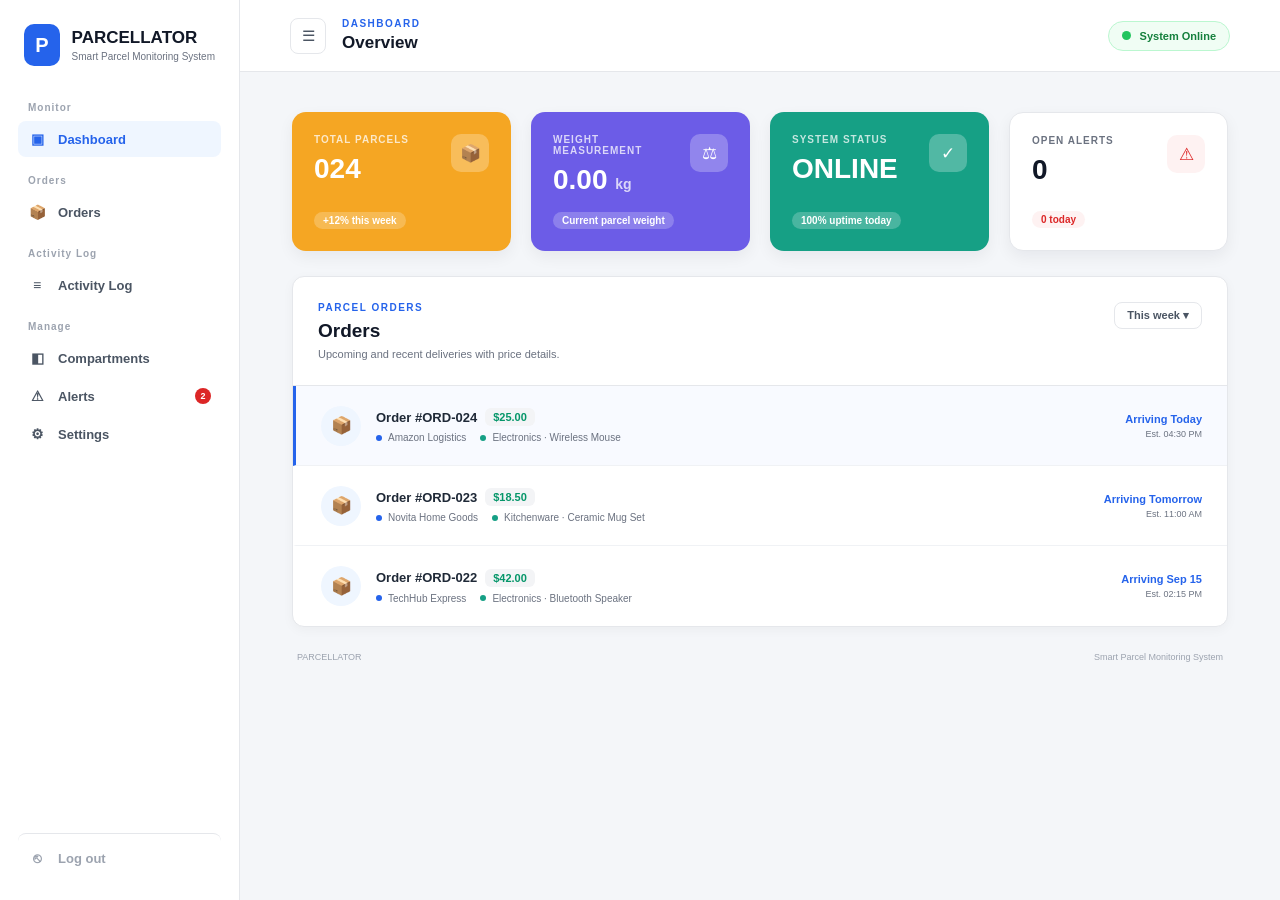
==== dashboard.html @ 43241c94 "I filled up the dashboard and index pages with content and added some styling to the CSS files." ====
<!DOCTYPE html>
<html lang="en">

<head>

    <meta charset="UTF-8">
    <meta name="viewport" content="width=device-width, initial-scale=1.0">

    <title>PARCELLATOR</title>

    <link rel="stylesheet" href="dashboard.css?v=4">

</head>


<body>


    <div class="app-shell">


        <!-- =========================
             SIDEBAR
        ========================== -->

        <aside class="sidebar">

            <div class="brand">

                <div class="logo">
                    P
                </div>

                <div class="brand-text">

                    <h1>
                        PARCELLATOR
                    </h1>

                    <p>
                        Smart Parcel Monitoring System
                    </p>

                </div>

            </div>


            <nav class="sidebar-nav">

                <p class="nav-section-label">Monitor</p>

                <a href="#" class="nav-item active" id="navDashboard">
                    <span class="nav-icon">▣</span>
                    <span>Dashboard</span>
                </a>

                <p class="nav-section-label">Orders</p>

                <a href="#" class="nav-item" id="navOrders">
                    <span class="nav-icon">📦</span>
                    <span>Orders</span>
                </a>

                <p class="nav-section-label">Activity Log</p>

                <a href="#" class="nav-item" id="navActivityLog">
                    <span class="nav-icon">≡</span>
                    <span>Activity Log</span>
                </a>

                <p class="nav-section-label">Manage</p>

                <a href="#" class="nav-item" id="navCompartments">
                    <span class="nav-icon">◧</span>
                    <span>Compartments</span>
                </a>

                <a href="#" class="nav-item" id="navAlerts">
                    <span class="nav-icon">⚠</span>
                    <span>Alerts</span>
                    <span class="nav-badge" id="alertsBadge">2</span>
                </a>

                <a href="#" class="nav-item" id="navSettings">
                    <span class="nav-icon">⚙</span>
                    <span>Settings</span>
                </a>

            </nav>


            <a href="index.html" class="sidebar-logout">
                <span class="nav-icon">⎋</span>
                <span>Log out</span>
            </a>

        </aside>


        <div class="main-column">


            <!-- =========================
                 HEADER
            ========================== -->

            <header class="header">

                <div class="header-heading">
                    <button type="button" class="sidebar-toggle" id="sidebarToggle" aria-label="Show or hide sidebar">
                        ☰
                    </button>
                    <div>
                        <p class="label" id="headerCategoryLabel">DASHBOARD</p>
                        <h2 id="headerTitle">Overview</h2>
                    </div>
                </div>


                <!-- System Status -->

                <div class="system-status">

                    <span class="status-dot"></span>

                    <strong>
                        System Online
                    </strong>

                </div>

            </header>



            <!-- =========================
                 MAIN CONTENT
            ========================== -->

            <main class="container">


                <!-- =========================
                     SUMMARY SECTION
                ========================== -->

                <section class="summary" id="summarySection">


                    <!-- Total Parcels -->

                    <div class="stat-card stat-amber">

                        <div class="stat-header">

                            <div>
                                <p class="stat-label">TOTAL PARCELS</p>
                                <h3>024</h3>
                            </div>

                            <div class="stat-icon">
                                📦
                            </div>

                        </div>

                        <span class="stat-delta up">+12% this week</span>

                    </div>


                    <!-- Weight Measurement -->

                    <div class="stat-card stat-purple">

                        <div class="stat-header">

                            <div>
                                <p class="stat-label">WEIGHT MEASUREMENT</p>
                                <h3>0.00 <span class="stat-unit">kg</span></h3>
                            </div>

                            <div class="stat-icon">
                                ⚖
                            </div>

                        </div>

                        <span class="stat-delta">Current parcel weight</span>

                    </div>


                    <!-- System Status -->

                    <div class="stat-card stat-green">

                        <div class="stat-header">

                            <div>
                                <p class="stat-label">SYSTEM STATUS</p>
                                <h3>ONLINE</h3>
                            </div>

                            <div class="stat-icon">
                                ✓
                            </div>

                        </div>

                        <span class="stat-delta">100% uptime today</span>

                    </div>


                    <!-- Open Alerts -->

                    <div class="stat-card stat-light">

                        <div class="stat-header">

                            <div>
                                <p class="stat-label">OPEN ALERTS</p>
                                <h3>0</h3>
                            </div>

                            <div class="stat-icon">
                                ⚠
                            </div>

                        </div>

                        <span class="stat-delta down">0 today</span>

                    </div>


                </section>



                <!-- =========================
                     ORDERS CARD (DEFAULT MAIN VIEW)
                ========================== -->

                <section class="orders-card" id="ordersSection">

                    <div class="orders-header">

                        <div>
                            <p class="label">PARCEL ORDERS</p>
                            <h2>Orders</h2>
                            <p class="description">Upcoming and recent deliveries with price details.</p>
                        </div>

                        <span class="orders-filter">This week ▾</span>

                    </div>


                    <div class="orders-list">


                        <!-- Order 1 -->

                        <div class="order-item highlighted"
                             tabindex="0"
                             data-parcel="Order #ORD-024"
                             data-price="$25.00"
                             data-eta="Arriving Today at 04:30 PM"
                             data-item="Wireless Mouse"
                             data-qty="1"
                             data-sender="Amazon Logistics"
                             data-tracking="PCL-2026-0091"
                             data-category="Electronics"
                             data-fragile="No"
                             data-value="$25.00"
                             data-taken="09:45 PM Today">

                            <div class="order-icon">
                                📦
                            </div>

                            <div class="order-info">

                                <div class="order-title">
                                    <strong>Order #ORD-024</strong>
                                    <span class="order-price">$25.00</span>
                                </div>

                                <div class="order-route">
                                    <span><i class="dot dot-blue"></i>Amazon Logistics</span>
                                    <span><i class="dot dot-teal"></i>Electronics · Wireless Mouse</span>
                                </div>

                            </div>

                            <div class="order-time">
                                <strong>Arriving Today</strong>
                                <span>Est. 04:30 PM</span>
                            </div>

                        </div>


                        <!-- Order 2 -->

                        <div class="order-item"
                             tabindex="0"
                             data-parcel="Order #ORD-023"
                             data-price="$18.50"
                             data-eta="Arriving Tomorrow at 11:00 AM"
                             data-item="Ceramic Mug Set"
                             data-qty="2"
                             data-sender="Novita Home Goods"
                             data-tracking="PCL-2026-0088"
                             data-category="Kitchenware"
                             data-fragile="Yes"
                             data-value="$18.50"
                             data-taken="09:30 PM Today">

                            <div class="order-icon">
                                📦
                            </div>

                            <div class="order-info">

                                <div class="order-title">
                                    <strong>Order #ORD-023</strong>
                                    <span class="order-price">$18.50</span>
                                </div>

                                <div class="order-route">
                                    <span><i class="dot dot-blue"></i>Novita Home Goods</span>
                                    <span><i class="dot dot-teal"></i>Kitchenware · Ceramic Mug Set</span>
                                </div>

                            </div>

                            <div class="order-time">
                                <strong>Arriving Tomorrow</strong>
                                <span>Est. 11:00 AM</span>
                            </div>

                        </div>


                        <!-- Order 3 -->

                        <div class="order-item"
                             tabindex="0"
                             data-parcel="Order #ORD-022"
                             data-price="$42.00"
                             data-eta="Arriving Sep 15 at 02:15 PM"
                             data-item="Bluetooth Speaker"
                             data-qty="1"
                             data-sender="TechHub Express"
                             data-tracking="PCL-2026-0079"
                             data-category="Electronics"
                             data-fragile="No"
                             data-value="$42.00"
                             data-taken="04:20 PM Yesterday">

                            <div class="order-icon">
                                📦
                            </div>

                            <div class="order-info">

                                <div class="order-title">
                                    <strong>Order #ORD-022</strong>
                                    <span class="order-price">$42.00</span>
                                </div>

                                <div class="order-route">
                                    <span><i class="dot dot-blue"></i>TechHub Express</span>
                                    <span><i class="dot dot-teal"></i>Electronics · Bluetooth Speaker</span>
                                </div>

                            </div>

                            <div class="order-time">
                                <strong>Arriving Sep 15</strong>
                                <span>Est. 02:15 PM</span>
                            </div>

                        </div>


                    </div>

                </section>



                <!-- =========================
                     ACTIVITY LOG SECTION (REPLACES MAIN VIEW)
                ========================== -->

                <section class="orders-card activity-section" id="activityLogSection">

                    <div class="orders-header">

                        <div>
                            <p class="label">SYSTEM LOGS</p>
                            <h2>Activity Log</h2>
                            <p class="description">Detailed logs showing when parcels arrived and when they were taken inside.</p>
                        </div>

                        <span class="orders-filter">All Events ▾</span>

                    </div>


                    <div class="table-wrapper">

                        <table class="activity-table">

                            <thead>
                                <tr>
                                    <th>Order ID</th>
                                    <th>Item Details</th>
                                    <th>Status</th>
                                    <th>Delivered At</th>
                                    <th>Taken Inside At</th>
                                </tr>
                            </thead>

                            <tbody>

                                <tr>
                                    <td><strong>#ORD-024</strong></td>
                                    <td>
                                        <span class="item-name">Wireless Mouse</span>
                                        <span class="item-sub">Amazon Logistics</span>
                                    </td>
                                    <td><span class="tag opened-tag">OPENED</span></td>
                                    <td>09:42 PM Today</td>
                                    <td><strong class="highlight-time">09:45 PM Today</strong></td>
                                </tr>

                                <tr>
                                    <td><strong>#ORD-023</strong></td>
                                    <td>
                                        <span class="item-name">Ceramic Mug Set</span>
                                        <span class="item-sub">Novita Home Goods</span>
                                    </td>
                                    <td><span class="tag closed-tag">CLOSED</span></td>
                                    <td>09:27 PM Today</td>
                                    <td><strong class="highlight-time">09:30 PM Today</strong></td>
                                </tr>

                                <tr>
                                    <td><strong>#ORD-022</strong></td>
                                    <td>
                                        <span class="item-name">Bluetooth Speaker</span>
                                        <span class="item-sub">TechHub Express</span>
                                    </td>
                                    <td><span class="tag opened-tag">OPENED</span></td>
                                    <td>04:15 PM Yesterday</td>
                                    <td><strong class="highlight-time">04:20 PM Yesterday</strong></td>
                                </tr>

                                <tr>
                                    <td><strong>#ORD-021</strong></td>
                                    <td>
                                        <span class="item-name">Mechanical Keyboard</span>
                                        <span class="item-sub">Keychron Store</span>
                                    </td>
                                    <td><span class="tag closed-tag">CLOSED</span></td>
                                    <td>01:10 PM Sep 10, 2026</td>
                                    <td><strong class="highlight-time">01:18 PM Sep 10, 2026</strong></td>
                                </tr>

                                <tr>
                                    <td><strong>#ORD-020</strong></td>
                                    <td>
                                        <span class="item-name">Leather Wallet</span>
                                        <span class="item-sub">Fossil Official</span>
                                    </td>
                                    <td><span class="tag closed-tag">CLOSED</span></td>
                                    <td>10:05 AM Sep 08, 2026</td>
                                    <td><strong class="highlight-time">10:12 AM Sep 08, 2026</strong></td>
                                </tr>

                            </tbody>

                        </table>

                    </div>

                </section>



                <!-- =========================
                     COMPARTMENTS SECTION (REPLACES MAIN VIEW)
                ========================== -->

                <section class="orders-card activity-section" id="compartmentsSection">

                    <div class="orders-header">

                        <div>
                            <p class="label">SMART LOCKER</p>
                            <h2>Compartments</h2>
                            <p class="description">Live status of every parcel compartment in the unit.</p>
                        </div>

                        <span class="orders-filter">8 Compartments ▾</span>

                    </div>

                    <div class="compartments-grid">

                        <div class="compartment-cell state-occupied">
                            <div class="compartment-top">
                                <span class="compartment-id">C1</span>
                                <span class="compartment-status-dot"></span>
                            </div>
                            <div class="compartment-icon">📦</div>
                            <p class="compartment-status">Occupied</p>
                            <p class="compartment-meta">Small · #ORD-024</p>
                            <p class="compartment-sub">Awaiting pickup</p>
                        </div>

                        <div class="compartment-cell state-empty">
                            <div class="compartment-top">
                                <span class="compartment-id">C2</span>
                                <span class="compartment-status-dot"></span>
                            </div>
                            <div class="compartment-icon">◻</div>
                            <p class="compartment-status">Empty</p>
                            <p class="compartment-meta">Small</p>
                            <p class="compartment-sub">Ready for use</p>
                        </div>

                        <div class="compartment-cell state-occupied">
                            <div class="compartment-top">
                                <span class="compartment-id">C3</span>
                                <span class="compartment-status-dot"></span>
                            </div>
                            <div class="compartment-icon">📦</div>
                            <p class="compartment-status">Occupied</p>
                            <p class="compartment-meta">Medium · #ORD-023</p>
                            <p class="compartment-sub">Awaiting pickup</p>
                        </div>

                        <div class="compartment-cell state-empty">
                            <div class="compartment-top">
                                <span class="compartment-id">C4</span>
                                <span class="compartment-status-dot"></span>
                            </div>
                            <div class="compartment-icon">◻</div>
                            <p class="compartment-status">Empty</p>
                            <p class="compartment-meta">Medium</p>
                            <p class="compartment-sub">Ready for use</p>
                        </div>

                        <div class="compartment-cell state-occupied">
                            <div class="compartment-top">
                                <span class="compartment-id">C5</span>
                                <span class="compartment-status-dot"></span>
                            </div>
                            <div class="compartment-icon">📦</div>
                            <p class="compartment-status">Occupied</p>
                            <p class="compartment-meta">Large · #ORD-022</p>
                            <p class="compartment-sub">Awaiting pickup</p>
                        </div>

                        <div class="compartment-cell state-empty">
                            <div class="compartment-top">
                                <span class="compartment-id">C6</span>
                                <span class="compartment-status-dot"></span>
                            </div>
                            <div class="compartment-icon">◻</div>
                            <p class="compartment-status">Empty</p>
                            <p class="compartment-meta">Large</p>
                            <p class="compartment-sub">Ready for use</p>
                        </div>

                        <div class="compartment-cell state-maintenance">
                            <div class="compartment-top">
                                <span class="compartment-id">C7</span>
                                <span class="compartment-status-dot"></span>
                            </div>
                            <div class="compartment-icon">⚠</div>
                            <p class="compartment-status">Maintenance</p>
                            <p class="compartment-meta">Small</p>
                            <p class="compartment-sub">Sensor check needed</p>
                        </div>

                        <div class="compartment-cell state-empty">
                            <div class="compartment-top">
                                <span class="compartment-id">C8</span>
                                <span class="compartment-status-dot"></span>
                            </div>
                            <div class="compartment-icon">◻</div>
                            <p class="compartment-status">Empty</p>
                            <p class="compartment-meta">Medium</p>
                            <p class="compartment-sub">Ready for use</p>
                        </div>

                    </div>

                </section>



                <!-- =========================
                     ALERTS SECTION (REPLACES MAIN VIEW)
                ========================== -->

                <section class="orders-card activity-section" id="alertsSection">

                    <div class="orders-header">

                        <div>
                            <p class="label">SYSTEM ALERTS</p>
                            <h2>Alerts</h2>
                            <p class="description">Notifications about parcel activity and device health.</p>
                        </div>

                        <span class="orders-filter">All Alerts ▾</span>

                    </div>

                    <div class="alerts-list">

                        <div class="alert-item severity-warning">
                            <div class="alert-icon">⚠</div>
                            <div class="alert-body">
                                <div class="alert-title-row">
                                    <strong>Compartment 7 sensor check needed</strong>
                                    <span class="tag warning-tag">WARNING</span>
                                </div>
                                <p class="alert-message">Weight sensor in Compartment 7 reported inconsistent readings across the last 3 uses.</p>
                                <span class="alert-time">2 hours ago</span>
                            </div>
                        </div>

                        <div class="alert-item severity-info">
                            <div class="alert-icon">ℹ</div>
                            <div class="alert-body">
                                <div class="alert-title-row">
                                    <strong>New parcel detected</strong>
                                    <span class="tag info-tag">INFO</span>
                                </div>
                                <p class="alert-message">Order #ORD-024 was placed into Compartment 1 and is awaiting pickup.</p>
                                <span class="alert-time">Today, 04:31 PM</span>
                            </div>
                        </div>

                        <div class="alert-item severity-resolved">
                            <div class="alert-icon">✓</div>
                            <div class="alert-body">
                                <div class="alert-title-row">
                                    <strong>Front door left open</strong>
                                    <span class="tag closed-tag">RESOLVED</span>
                                </div>
                                <p class="alert-message">Front access door was open for over 5 minutes and has since auto-closed and locked.</p>
                                <span class="alert-time">Yesterday, 08:12 PM</span>
                            </div>
                        </div>

                        <div class="alert-item severity-info">
                            <div class="alert-icon">ℹ</div>
                            <div class="alert-body">
                                <div class="alert-title-row">
                                    <strong>Firmware updated</strong>
                                    <span class="tag info-tag">INFO</span>
                                </div>
                                <p class="alert-message">System firmware updated to v2.4.1, improving weight calibration accuracy.</p>
                                <span class="alert-time">Sep 10, 2026</span>
                            </div>
                        </div>

                    </div>

                </section>



                <!-- =========================
                     SETTINGS SECTION (REPLACES MAIN VIEW)
                ========================== -->

                <section class="orders-card activity-section" id="settingsSection">

                    <div class="orders-header">

                        <div>
                            <p class="label">PREFERENCES</p>
                            <h2>Settings</h2>
                            <p class="description">Configure notifications, security, and device behavior.</p>
                        </div>

                    </div>

                    <div class="settings-body">

                        <div class="settings-group">

                            <h3 class="settings-group-title">Notifications</h3>

                            <div class="settings-row">
                                <div class="settings-row-text">
                                    <strong>Email Notifications</strong>
                                    <span>Get an email when a parcel arrives or is taken inside.</span>
                                </div>
                                <label class="switch">
                                    <input type="checkbox" checked>
                                    <span class="slider"></span>
                                </label>
                            </div>

                            <div class="settings-row">
                                <div class="settings-row-text">
                                    <strong>Push Notifications</strong>
                                    <span>Show real-time alerts on this device.</span>
                                </div>
                                <label class="switch">
                                    <input type="checkbox" checked>
                                    <span class="slider"></span>
                                </label>
                            </div>

                            <div class="settings-row">
                                <div class="settings-row-text">
                                    <strong>Sound Alerts</strong>
                                    <span>Play a chime when a new parcel is detected.</span>
                                </div>
                                <label class="switch">
                                    <input type="checkbox">
                                    <span class="slider"></span>
                                </label>
                            </div>

                        </div>


                        <div class="settings-group">

                            <h3 class="settings-group-title">Security</h3>

                            <div class="settings-row">
                                <div class="settings-row-text">
                                    <strong>Auto-lock Compartments</strong>
                                    <span>Automatically lock a compartment once it's closed.</span>
                                </div>
                                <label class="switch">
                                    <input type="checkbox" checked>
                                    <span class="slider"></span>
                                </label>
                            </div>

                            <div class="settings-row">
                                <div class="settings-row-text">
                                    <strong>Two-Factor Authentication</strong>
                                    <span>Require a one-time code when logging in.</span>
                                </div>
                                <label class="switch">
                                    <input type="checkbox">
                                    <span class="slider"></span>
                                </label>
                            </div>

                            <div class="settings-row">
                                <div class="settings-row-text">
                                    <strong>Password</strong>
                                    <span>Last changed on Aug 02, 2026.</span>
                                </div>
                                <button type="button" class="settings-btn">Change Password</button>
                            </div>

                        </div>


                        <div class="settings-group">

                            <h3 class="settings-group-title">Device</h3>

                            <div class="settings-row">
                                <div class="settings-row-text">
                                    <strong>Weight Sensor Calibration</strong>
                                    <span>Recalibrate the scale for more accurate readings.</span>
                                </div>
                                <button type="button" class="settings-btn">Calibrate Now</button>
                            </div>

                            <div class="settings-row">
                                <div class="settings-row-text">
                                    <strong>Firmware Version 2.4.1</strong>
                                    <span>Your device is up to date.</span>
                                </div>
                                <button type="button" class="settings-btn">Check for Updates</button>
                            </div>

                        </div>


                        <div class="settings-footer">
                            <span class="settings-saved-toast" id="settingsSavedToast">Saved!</span>
                            <button type="button" class="login-button settings-save-btn" id="settingsSaveBtn">SAVE CHANGES</button>
                        </div>

                    </div>

                </section>



                <!-- =========================
                     FOOTER
                ========================== -->

                <footer>

                    <span>
                        PARCELLATOR
                    </span>

                    <span>
                        Smart Parcel Monitoring System
                    </span>

                </footer>


            </main>


        </div>


    </div>


    <!-- =========================
         PARCEL CONTENTS MODAL
    ========================== -->

    <div class="modal-overlay" id="contentsModal">

        <div class="modal-box">

            <button type="button" class="modal-close" id="modalClose" aria-label="Close">
                ×
            </button>

            <p class="label" id="modalLabel">PARCEL DETAILS</p>

            <div class="modal-title-row">
                <h2 id="modalParcel">Parcel #024</h2>
                <span class="order-price" id="modalPriceTag">$0.00</span>
            </div>

            <ul class="contents-fields" id="modalFields">
                <li><span>Item</span><strong id="modalItem"></strong></li>
                <li><span>Quantity</span><strong id="modalQty"></strong></li>
                <li><span>Sender</span><strong id="modalSender"></strong></li>
                <li><span>Tracking No.</span><strong id="modalTracking"></strong></li>
                <li><span>Category</span><strong id="modalCategory"></strong></li>
                <li><span>Fragile</span><strong id="modalFragile"></strong></li>
                <li><span>Est. Value</span><strong id="modalValue"></strong></li>
                <li><span>Estimated Arrival</span><strong id="modalEta" class="highlight-time"></strong></li>
            </ul>

        </div>

    </div>


    <script>

        /* SIDEBAR TOGGLE */
        var appShell = document.querySelector(".app-shell");
        var sidebarToggle = document.getElementById("sidebarToggle");

        sidebarToggle.addEventListener("click", function () {
            appShell.classList.toggle("sidebar-collapsed");
        });


        /* NAVIGATION & SCREEN REPLACEMENT LOGIC */
        var navDashboard = document.getElementById("navDashboard");
        var navOrders = document.getElementById("navOrders");
        var navActivityLog = document.getElementById("navActivityLog");
        var navCompartments = document.getElementById("navCompartments");
        var navAlerts = document.getElementById("navAlerts");
        var navSettings = document.getElementById("navSettings");

        var allNavItems = [navDashboard, navOrders, navActivityLog, navCompartments, navAlerts, navSettings];

        var summarySection = document.getElementById("summarySection");
        var ordersSection = document.getElementById("ordersSection");
        var activityLogSection = document.getElementById("activityLogSection");
        var compartmentsSection = document.getElementById("compartmentsSection");
        var alertsSection = document.getElementById("alertsSection");
        var settingsSection = document.getElementById("settingsSection");

        var allSections = [summarySection, ordersSection, activityLogSection, compartmentsSection, alertsSection, settingsSection];

        var headerCategoryLabel = document.getElementById("headerCategoryLabel");
        var headerTitle = document.getElementById("headerTitle");
        var mainContainer = document.querySelector(".container");

        /* Small helper: fades the main content in each time the view changes */
        function playViewTransition() {
            mainContainer.classList.remove("view-enter");
            void mainContainer.offsetWidth; /* force reflow so the animation can replay */
            mainContainer.classList.add("view-enter");
        }

        function activateNav(activeItem) {
            allNavItems.forEach(function (item) {
                item.classList.remove("active");
            });
            activeItem.classList.add("active");
        }

        function setVisibleSections(visibleMap) {
            allSections.forEach(function (section) {
                section.style.display = "none";
            });
            Object.keys(visibleMap).forEach(function (id) {
                document.getElementById(id).style.display = visibleMap[id];
            });
        }

        function showDashboardView() {
            activateNav(navDashboard);
            setVisibleSections({ summarySection: "grid", ordersSection: "block" });
            headerCategoryLabel.textContent = "DASHBOARD";
            headerTitle.textContent = "Overview";
            playViewTransition();
        }

        function showOrdersView() {
            activateNav(navOrders);
            setVisibleSections({ ordersSection: "block" });
            headerCategoryLabel.textContent = "ORDERS";
            headerTitle.textContent = "Parcel List";
            playViewTransition();
        }

        function showActivityLogView() {
            activateNav(navActivityLog);
            setVisibleSections({ activityLogSection: "block" });
            headerCategoryLabel.textContent = "ACTIVITY LOG";
            headerTitle.textContent = "Parcel Pickup Times";
            playViewTransition();
        }

        function showCompartmentsView() {
            activateNav(navCompartments);
            setVisibleSections({ compartmentsSection: "block" });
            headerCategoryLabel.textContent = "COMPARTMENTS";
            headerTitle.textContent = "Smart Locker Status";
            playViewTransition();
        }

        function showAlertsView() {
            activateNav(navAlerts);
            setVisibleSections({ alertsSection: "block" });
            headerCategoryLabel.textContent = "ALERTS";
            headerTitle.textContent = "System Alerts";
            playViewTransition();
        }

        function showSettingsView() {
            activateNav(navSettings);
            setVisibleSections({ settingsSection: "block" });
            headerCategoryLabel.textContent = "SETTINGS";
            headerTitle.textContent = "Preferences";
            playViewTransition();
        }

        navDashboard.addEventListener("click", function (e) {
            e.preventDefault();
            showDashboardView();
        });

        navOrders.addEventListener("click", function (e) {
            e.preventDefault();
            showOrdersView();
        });

        navActivityLog.addEventListener("click", function (e) {
            e.preventDefault();
            showActivityLogView();
        });

        navCompartments.addEventListener("click", function (e) {
            e.preventDefault();
            showCompartmentsView();
        });

        navAlerts.addEventListener("click", function (e) {
            e.preventDefault();
            showAlertsView();
        });

        navSettings.addEventListener("click", function (e) {
            e.preventDefault();
            showSettingsView();
        });


        /* SETTINGS - SAVE BUTTON TOAST */
        var settingsSaveBtn = document.getElementById("settingsSaveBtn");
        var settingsSavedToast = document.getElementById("settingsSavedToast");

        if (settingsSaveBtn) {
            settingsSaveBtn.addEventListener("click", function () {
                settingsSavedToast.classList.remove("show");
                void settingsSavedToast.offsetWidth;
                settingsSavedToast.classList.add("show");
            });
        }


        /* MODAL LOGIC */
        var modal = document.getElementById("contentsModal");
        var closeBtn = document.getElementById("modalClose");
        var items = document.querySelectorAll(".order-item");

        function openModal(el) {
            document.getElementById("modalParcel").textContent = el.dataset.parcel || "";
            document.getElementById("modalPriceTag").textContent = el.dataset.price || "";

            document.getElementById("modalItem").textContent = el.dataset.item || "";
            document.getElementById("modalQty").textContent = el.dataset.qty || "";
            document.getElementById("modalSender").textContent = el.dataset.sender || "";
            document.getElementById("modalTracking").textContent = el.dataset.tracking || "";
            document.getElementById("modalCategory").textContent = el.dataset.category || "";
            document.getElementById("modalFragile").textContent = el.dataset.fragile || "";
            document.getElementById("modalValue").textContent = el.dataset.value || "";
            document.getElementById("modalEta").textContent = el.dataset.eta || "";

            modal.classList.add("active");
        }

        function closeModal() {
            modal.classList.remove("active");
        }

        items.forEach(function (item) {
            if (!item.dataset.parcel) return;

            item.addEventListener("click", function () {
                openModal(item);
            });

            item.addEventListener("keydown", function (e) {
                if (e.key === "Enter" || e.key === " ") {
                    e.preventDefault();
                    openModal(item);
                }
            });
        });

        closeBtn.addEventListener("click", closeModal);

        modal.addEventListener("click", function (e) {
            if (e.target === modal) closeModal();
        });

        document.addEventListener("keydown", function (e) {
            if (e.key === "Escape") closeModal();
        });

    </script>


</body>

</html>
---- dashboard.css ----
* {
    margin: 0;
    padding: 0;
    box-sizing: border-box;
}


:root {
    --ease-smooth: cubic-bezier(0.4, 0, 0.2, 1);
    --ease-out-soft: cubic-bezier(0.16, 1, 0.3, 1);
}


/* =========================
   VIEW TRANSITION
   (replays each time a nav item swaps the main content)
========================= */

@keyframes viewFadeIn {
    from {
        opacity: 0;
        transform: translateY(8px);
    }
    to {
        opacity: 1;
        transform: translateY(0);
    }
}


.view-enter {
    animation: viewFadeIn 0.35s var(--ease-out-soft) both;
}


/* =========================
   BODY
========================= */

body {
    font-family: Arial, Helvetica, sans-serif;
    background: #f4f6f9;
    color: #1f2937;
    min-height: 100vh;
}


/* =========================
   APP SHELL
========================= */

.app-shell {
    display: flex;
    min-height: 100vh;
}


.main-column {
    flex: 1;
    min-width: 0;

    display: flex;
    flex-direction: column;
}


/* =========================
   SIDEBAR
========================= */

.sidebar {
    width: 240px;
    flex-shrink: 0;

    background: #ffffff;
    border-right: 1px solid #e5e7eb;

    display: flex;
    flex-direction: column;

    padding: 24px 18px;

    position: sticky;
    top: 0;
    height: 100vh;

    overflow: hidden;
    white-space: nowrap;

    transition: width 0.3s var(--ease-smooth), padding 0.3s var(--ease-smooth);
}


.app-shell.sidebar-collapsed .sidebar {
    width: 0;
    padding-left: 0;
    padding-right: 0;
    border-right: none;
}


.sidebar .brand {
    padding: 0 6px 28px;
}


.sidebar-nav {
    flex: 1;

    display: flex;
    flex-direction: column;
    gap: 2px;

    margin-top: 8px;
}


.nav-section-label {
    padding: 16px 10px 6px;

    font-size: 10px;
    font-weight: bold;
    letter-spacing: 1px;

    color: #9ca3af;
}


.nav-section-label:first-child {
    padding-top: 0;
}


.nav-item {
    position: relative;

    display: flex;
    align-items: center;
    gap: 12px;

    padding: 10px 10px;

    border-radius: 8px;

    font-size: 13px;
    font-weight: 600;
    color: #4b5563;
    text-decoration: none;

    transition:
        background 0.25s var(--ease-smooth),
        color 0.25s var(--ease-smooth),
        transform 0.25s var(--ease-smooth);
}


.nav-item:hover {
    background: #f4f6f9;
    color: #111827;
    transform: translateX(2px);
}


.nav-item.active {
    background: #eff6ff;
    color: #2563eb;
}


.nav-item.active:hover {
    transform: none;
}


.nav-icon {
    width: 18px;
    text-align: center;
    font-size: 14px;
    flex-shrink: 0;
    transition: transform 0.25s var(--ease-smooth);
}


.nav-item:hover .nav-icon {
    transform: scale(1.1);
}


.nav-badge {
    margin-left: auto;

    min-width: 16px;
    height: 16px;
    padding: 0 5px;

    display: flex;
    align-items: center;
    justify-content: center;

    background: #dc2626;
    color: #ffffff;

    border-radius: 999px;

    font-size: 9px;
    font-weight: 700;

    transition: transform 0.2s var(--ease-smooth);
}


.nav-item:hover .nav-badge {
    transform: scale(1.12);
}


/* =========================
   PARCEL CONTENTS FIELDS
========================= */

.contents-fields {
    list-style: none;

    display: flex;
    flex-direction: column;
    gap: 8px;
}


.contents-fields li {
    display: flex;
    align-items: baseline;
    justify-content: space-between;
    gap: 8px;

    font-size: 11px;
}


.contents-fields li span {
    color: #9ca3af;
}


.contents-fields li strong {
    color: #111827;
    font-weight: 600;
    text-align: right;
}


/* =========================
   PARCEL CONTENTS MODAL
========================= */

.modal-overlay {
    display: flex;
    visibility: hidden;
    pointer-events: none;

    position: fixed;
    inset: 0;
    z-index: 100;

    background: rgba(17, 24, 39, 0);

    align-items: center;
    justify-content: center;

    padding: 20px;

    transition:
        background 0.3s var(--ease-smooth),
        visibility 0.3s var(--ease-smooth);
}


.modal-overlay.active {
    visibility: visible;
    pointer-events: auto;
    background: rgba(17, 24, 39, 0.45);
}


.modal-box {
    position: relative;

    width: 100%;
    max-width: 380px;

    background: #ffffff;
    border-radius: 14px;

    padding: 30px;

    box-shadow: 0 15px 40px rgba(0, 0, 0, 0.18);

    opacity: 0;
    transform: scale(0.94) translateY(10px);

    transition:
        opacity 0.3s var(--ease-out-soft),
        transform 0.3s var(--ease-out-soft);
}


.modal-overlay.active .modal-box {
    opacity: 1;
    transform: scale(1) translateY(0);
}


.modal-close {
    position: absolute;
    top: 14px;
    right: 14px;

    width: 28px;
    height: 28px;

    border: none;
    border-radius: 8px;
    background: #f4f6f9;
    color: #6b7280;

    font-size: 16px;
    line-height: 1;
    cursor: pointer;

    transition:
        background 0.2s var(--ease-smooth),
        color 0.2s var(--ease-smooth),
        transform 0.2s var(--ease-smooth);
}


.modal-close:hover {
    background: #e5e7eb;
    color: #111827;
    transform: rotate(90deg);
}


.modal-title-row {
    display: flex;
    align-items: center;
    justify-content: space-between;
    gap: 10px;

    margin-bottom: 18px;
}


.modal-title-row h2 {
    font-size: 19px;
    font-weight: 700;
    color: #111827;
}


.modal-box .contents-fields li {
    font-size: 12px;

    padding-bottom: 8px;
    border-bottom: 1px solid #f0f2f5;
}


.modal-box .contents-fields li:last-child {
    border-bottom: none;
    padding-bottom: 0;
}


/* =========================
   CLICKABLE ORDER ITEMS
========================= */

.order-item[data-parcel] {
    cursor: pointer;
}


.order-item[data-parcel]:focus {
    outline: 2px solid #2563eb;
    outline-offset: -2px;
}


.sidebar-logout {
    display: flex;
    align-items: center;
    gap: 12px;

    padding: 10px;
    margin-top: 12px;

    border-top: 1px solid #e5e7eb;
    padding-top: 16px;

    font-size: 13px;
    font-weight: 600;
    color: #9ca3af;
    text-decoration: none;

    transition: color 0.25s var(--ease-smooth), transform 0.25s var(--ease-smooth), background 0.25s var(--ease-smooth);
    border-radius: 8px;
}


.sidebar-logout:hover {
    color: #dc2626;
    background: #fef2f2;
    transform: translateX(2px);
}


/* =========================
   HEADER
========================= */

.header {
    width: 100%;
    height: 72px;
    background: #ffffff;
    border-bottom: 1px solid #e5e7eb;

    display: flex;
    align-items: center;
    justify-content: space-between;

    padding: 0 50px;
}


.header-heading {
    display: flex;
    align-items: center;
    gap: 16px;
}


.sidebar-toggle {
    width: 36px;
    height: 36px;
    flex-shrink: 0;

    display: flex;
    align-items: center;
    justify-content: center;

    background: #ffffff;
    border: 1px solid #e5e7eb;
    border-radius: 8px;

    font-size: 15px;
    color: #4b5563;
    cursor: pointer;

    transition:
        background 0.25s var(--ease-smooth),
        color 0.25s var(--ease-smooth),
        transform 0.25s var(--ease-smooth);
}


.sidebar-toggle:hover {
    background: #f4f6f9;
    color: #111827;
    transform: scale(1.06);
}


.sidebar-toggle:active {
    transform: scale(0.94);
}


.header-heading .label {
    margin-bottom: 4px;

    font-size: 10px;
    font-weight: bold;
    letter-spacing: 1.5px;

    color: #2563eb;
}


.header-heading h2 {
    font-size: 17px;
    font-weight: 700;
    color: #111827;
}


/* =========================
   BRAND
========================= */

.brand {
    display: flex;
    align-items: center;
    gap: 12px;
}


.logo {
    width: 42px;
    height: 42px;

    display: flex;
    align-items: center;
    justify-content: center;

    background: #2563eb;
    color: #ffffff;

    border-radius: 10px;

    font-size: 20px;
    font-weight: bold;
}


.brand-text h1 {
    font-size: 17px;
    font-weight: 700;
    color: #111827;
}


.brand-text p {
    margin-top: 3px;

    font-size: 10px;
    color: #6b7280;
}


/* =========================
   SYSTEM STATUS
========================= */

.system-status {
    display: flex;
    align-items: center;
    gap: 9px;

    padding: 8px 13px;

    background: #f0fdf4;
    border: 1px solid #bbf7d0;

    border-radius: 20px;
}


.status-dot {
    width: 9px;
    height: 9px;

    background: #22c55e;

    border-radius: 50%;
}


.system-status strong {
    display: block;

    font-size: 11px;
    color: #15803d;
}


.system-status small {
    display: block;

    margin-top: 2px;

    font-size: 9px;
    color: #65a30d;
}


/* =========================
   MAIN
========================= */

.container {
    width: 90%;
    max-width: 1100px;

    margin: 0 auto;

    padding: 40px 0;
}


/* =========================
   SUMMARY
========================= */

.summary {
    display: grid;

    grid-template-columns: repeat(4, 1fr);

    gap: 20px;

    margin-bottom: 25px;
}


/* =========================
   STAT CARD
========================= */

.stat-card {
    border-radius: 14px;

    padding: 22px;

    min-height: 130px;

    display: flex;
    flex-direction: column;
    justify-content: space-between;

    box-shadow: 0 6px 16px rgba(17, 24, 39, 0.06);

    transition: transform 0.3s var(--ease-out-soft), box-shadow 0.3s var(--ease-out-soft);
}


.stat-card:hover {
    transform: translateY(-4px);
    box-shadow: 0 12px 26px rgba(17, 24, 39, 0.12);
}


.stat-icon {
    transition: transform 0.3s var(--ease-out-soft);
}


.stat-card:hover .stat-icon {
    transform: scale(1.08) rotate(-4deg);
}


.stat-header {
    display: flex;
    align-items: flex-start;
    justify-content: space-between;

    margin-bottom: 18px;
}


.stat-label {
    margin-bottom: 10px;

    font-size: 10px;
    font-weight: bold;
    letter-spacing: 1px;

    opacity: 0.75;
}


.stat-header h3 {
    font-size: 28px;
    line-height: 1;
}


.stat-unit {
    font-size: 14px;
    font-weight: 600;
    opacity: 0.75;
}


.stat-icon {
    width: 38px;
    height: 38px;
    flex-shrink: 0;

    display: flex;
    align-items: center;
    justify-content: center;

    border-radius: 10px;

    font-size: 17px;

    background: rgba(255, 255, 255, 0.25);
}


.stat-delta {
    display: inline-block;
    width: fit-content;

    padding: 3px 9px;

    border-radius: 999px;

    font-size: 10px;
    font-weight: 700;

    background: rgba(255, 255, 255, 0.22);
}


/* Color variants */

.stat-amber {
    background: #f5a623;
    color: #ffffff;
}


.stat-purple {
    background: #6c5ce7;
    color: #ffffff;
}


.stat-green {
    background: #16a085;
    color: #ffffff;
}


.stat-light {
    background: #ffffff;
    border: 1px solid #e5e7eb;
    color: #111827;
}


.stat-light .stat-label {
    color: #6b7280;
    opacity: 1;
}


.stat-light .stat-icon {
    background: #fef2f2;
    color: #dc2626;
}


.stat-light .stat-delta {
    background: #fef2f2;
    color: #dc2626;
}


/* =========================
   ORDERS SECTION
========================= */

.orders-card {
    width: 100%;

    background: #ffffff;

    border: 1px solid #e5e7eb;

    border-radius: 12px;

    overflow: hidden;

    box-shadow:
        0 3px 12px rgba(0, 0, 0, 0.04);
}


/* =========================
   ORDERS HEADER
========================= */

.orders-header {
    padding: 25px;

    display: flex;
    align-items: flex-start;
    justify-content: space-between;

    border-bottom: 1px solid #e5e7eb;
}


.orders-header .label {
    margin-bottom: 7px;

    font-size: 10px;
    font-weight: bold;

    letter-spacing: 1.5px;

    color: #2563eb;
}


.orders-header h2 {
    margin-bottom: 6px;

    font-size: 19px;

    color: #111827;
}


.orders-header .description {
    font-size: 11px;

    color: #6b7280;
}


.orders-filter {
    flex-shrink: 0;

    padding: 6px 12px;

    border: 1px solid #e5e7eb;
    border-radius: 8px;

    font-size: 11px;
    font-weight: 600;
    color: #4b5563;

    cursor: pointer;
    transition: background 0.2s var(--ease-smooth), border-color 0.2s var(--ease-smooth);
}


.orders-filter:hover {
    background: #f4f6f9;
    border-color: #d1d5db;
}


/* =========================
   ORDER ITEM
========================= */

.order-item {
    width: 100%;

    min-height: 80px;

    padding: 15px 25px;

    display: flex;

    align-items: center;

    gap: 15px;

    border-bottom: 1px solid #f0f2f5;
    border-left: 3px solid transparent;

    transition:
        background 0.25s var(--ease-smooth),
        border-left-color 0.25s var(--ease-smooth),
        padding-left 0.25s var(--ease-smooth);
}


.order-item:last-child {
    border-bottom: none;
}


.order-item:hover {
    background: #fafafa;
    padding-left: 29px;
}


.order-item[data-parcel]:hover .order-icon {
    transform: scale(1.08);
}


.order-item.highlighted {
    border-left-color: #2563eb;
    background: #f8faff;
}


/* =========================
   ORDER ICON
========================= */

.order-icon {
    width: 40px;
    height: 40px;

    flex-shrink: 0;

    display: flex;
    align-items: center;
    justify-content: center;

    border-radius: 99px;

    font-size: 17px;
    background: #eff6ff;
    color: #2563eb;

    transition: transform 0.25s var(--ease-out-soft);
}


/* =========================
   ORDER INFORMATION
========================= */

.order-info {
    flex: 1;

    min-width: 0;
}


.order-title {
    display: flex;

    align-items: center;

    gap: 8px;
}


.order-title strong {
    font-size: 13px;

    color: #1f2937;
}


.order-price {
    padding: 3px 8px;
    background: #f3f4f6;
    border-radius: 6px;
    font-size: 11px;
    font-weight: 700;
    color: #059669;
}


.order-route {
    display: flex;
    flex-wrap: wrap;
    align-items: center;
    gap: 14px;

    margin-top: 6px;

    font-size: 10px;
    color: #6b7280;
}


.order-route span {
    display: flex;
    align-items: center;
    gap: 6px;
}


.dot {
    width: 6px;
    height: 6px;
    border-radius: 50%;

    display: inline-block;
}


.dot-blue {
    background: #2563eb;
}


.dot-teal {
    background: #16a085;
}


/* =========================
   TAGS
========================= */

.tag {
    padding: 3px 6px;

    border-radius: 4px;

    font-size: 8px;
    font-weight: bold;

    display: inline-block;
    transition: transform 0.2s var(--ease-smooth);
}


.warning-tag {
    background: #fffbeb;
    color: #b45309;
}


.info-tag {
    background: #eff6ff;
    color: #2563eb;
}


.opened-tag {
    background: #eff6ff;

    color: #2563eb;
}


.closed-tag {
    background: #f0fdf4;

    color: #16a34a;
}


/* =========================
   ORDER TIME
========================= */

.order-time {
    flex-shrink: 0;

    width: 140px;

    text-align: right;
}


.order-time strong {
    display: block;

    font-size: 11px;

    color: #2563eb;
}


.order-time span {
    display: block;

    margin-top: 4px;

    font-size: 9px;

    color: #6b7280;
}


/* =========================
   ACTIVITY LOG TABLE VIEW
========================= */

.activity-section {
    display: none;
}

.table-wrapper {
    width: 100%;
    overflow-x: auto;
}

.activity-table {
    width: 100%;
    border-collapse: collapse;
    text-align: left;
    font-size: 12px;
}

.activity-table th {
    background: #f9fafb;
    padding: 14px 25px;
    font-size: 10px;
    font-weight: 700;
    letter-spacing: 0.5px;
    color: #6b7280;
    text-transform: uppercase;
    border-bottom: 1px solid #e5e7eb;
}

.activity-table td {
    padding: 16px 25px;
    border-bottom: 1px solid #f0f2f5;
    color: #374151;
}

.activity-table tbody tr {
    transition: background 0.2s var(--ease-smooth);
}


.activity-table tr:hover {
    background: #fafafa;
}

.item-name {
    display: block;
    font-weight: 600;
    color: #111827;
}

.item-sub {
    display: block;
    font-size: 10px;
    color: #9ca3af;
    margin-top: 2px;
}

.highlight-time {
    color: #2563eb;
    font-weight: 700;
}


/* =========================
   COMPARTMENTS GRID
========================= */

.compartments-grid {
    display: grid;
    grid-template-columns: repeat(4, 1fr);
    gap: 16px;

    padding: 25px;
}


.compartment-cell {
    border: 1px solid #e5e7eb;
    border-radius: 12px;

    padding: 16px;

    background: #ffffff;

    transition:
        transform 0.25s var(--ease-out-soft),
        box-shadow 0.25s var(--ease-out-soft),
        border-color 0.25s var(--ease-smooth);
}


.compartment-cell:hover {
    transform: translateY(-3px);
    box-shadow: 0 10px 22px rgba(17, 24, 39, 0.08);
}


.compartment-top {
    display: flex;
    align-items: center;
    justify-content: space-between;

    margin-bottom: 10px;
}


.compartment-id {
    font-size: 11px;
    font-weight: 700;
    color: #9ca3af;
    letter-spacing: 0.5px;
}


.compartment-status-dot {
    width: 8px;
    height: 8px;
    border-radius: 50%;

    background: #d1d5db;

    transition: transform 0.25s var(--ease-smooth), background 0.25s var(--ease-smooth);
}


.compartment-cell:hover .compartment-status-dot {
    transform: scale(1.25);
}


.compartment-icon {
    width: 44px;
    height: 44px;

    display: flex;
    align-items: center;
    justify-content: center;

    margin-bottom: 10px;

    border-radius: 10px;

    font-size: 18px;

    background: #f4f6f9;
    color: #9ca3af;

    transition: transform 0.25s var(--ease-out-soft);
}


.compartment-cell:hover .compartment-icon {
    transform: scale(1.06) rotate(-3deg);
}


.compartment-status {
    margin-bottom: 4px;

    font-size: 13px;
    font-weight: 700;
    color: #111827;
}


.compartment-meta {
    margin-bottom: 2px;

    font-size: 10px;
    color: #6b7280;
}


.compartment-sub {
    font-size: 10px;
    color: #9ca3af;
}


/* Occupied state */
.state-occupied {
    border-color: #bfdbfe;
    background: #f8faff;
}

.state-occupied .compartment-status-dot {
    background: #2563eb;
}

.state-occupied .compartment-icon {
    background: #eff6ff;
    color: #2563eb;
}

.state-occupied .compartment-status {
    color: #2563eb;
}


/* Empty state */
.state-empty .compartment-status-dot {
    background: #22c55e;
}

.state-empty .compartment-icon {
    background: #f0fdf4;
    color: #16a34a;
}


/* Maintenance state */
.state-maintenance {
    border-color: #fde68a;
    background: #fffbeb;
}

.state-maintenance .compartment-status-dot {
    background: #f59e0b;
}

.state-maintenance .compartment-icon {
    background: #fef3c7;
    color: #b45309;
}

.state-maintenance .compartment-status {
    color: #b45309;
}


/* =========================
   ALERTS LIST
========================= */

.alerts-list {
    display: flex;
    flex-direction: column;
}


.alert-item {
    display: flex;
    align-items: flex-start;
    gap: 15px;

    padding: 18px 25px;

    border-bottom: 1px solid #f0f2f5;
    border-left: 3px solid transparent;

    transition:
        background 0.25s var(--ease-smooth),
        border-left-color 0.25s var(--ease-smooth),
        padding-left 0.25s var(--ease-smooth);
}


.alert-item:last-child {
    border-bottom: none;
}


.alert-item:hover {
    background: #fafafa;
    padding-left: 29px;
}


.alert-icon {
    width: 34px;
    height: 34px;
    flex-shrink: 0;

    display: flex;
    align-items: center;
    justify-content: center;

    border-radius: 99px;

    font-size: 14px;

    background: #f4f6f9;
    color: #6b7280;

    transition: transform 0.25s var(--ease-out-soft);
}


.alert-item:hover .alert-icon {
    transform: scale(1.08);
}


.alert-body {
    flex: 1;
    min-width: 0;
}


.alert-title-row {
    display: flex;
    align-items: center;
    flex-wrap: wrap;
    gap: 8px;

    margin-bottom: 6px;
}


.alert-title-row strong {
    font-size: 13px;
    color: #1f2937;
}


.alert-message {
    margin-bottom: 6px;

    font-size: 11px;
    line-height: 1.6;
    color: #6b7280;
}


.alert-time {
    font-size: 9px;
    color: #9ca3af;
}


.severity-warning {
    border-left-color: #f59e0b;
}

.severity-warning .alert-icon {
    background: #fffbeb;
    color: #b45309;
}


.severity-info {
    border-left-color: #2563eb;
}

.severity-info .alert-icon {
    background: #eff6ff;
    color: #2563eb;
}


.severity-resolved {
    border-left-color: #16a34a;
}

.severity-resolved .alert-icon {
    background: #f0fdf4;
    color: #16a34a;
}


/* =========================
   SETTINGS
========================= */

.settings-body {
    padding: 10px 25px 25px;
}


.settings-group {
    padding: 20px 0;
    border-bottom: 1px solid #f0f2f5;
}


.settings-group:last-of-type {
    border-bottom: none;
}


.settings-group-title {
    margin-bottom: 14px;

    font-size: 12px;
    font-weight: 700;
    letter-spacing: 0.5px;
    text-transform: uppercase;
    color: #9ca3af;
}


.settings-row {
    display: flex;
    align-items: center;
    justify-content: space-between;
    gap: 20px;

    padding: 12px 0;
}


.settings-row-text {
    display: flex;
    flex-direction: column;
    gap: 4px;
}


.settings-row-text strong {
    font-size: 12px;
    color: #111827;
}


.settings-row-text span {
    font-size: 10px;
    color: #6b7280;
}


.settings-btn {
    flex-shrink: 0;

    padding: 8px 14px;

    border: 1px solid #e5e7eb;
    border-radius: 8px;
    background: #ffffff;

    font-family: Arial, Helvetica, sans-serif;
    font-size: 10px;
    font-weight: 700;
    color: #2563eb;
    cursor: pointer;

    transition:
        background 0.25s var(--ease-smooth),
        transform 0.25s var(--ease-smooth),
        box-shadow 0.25s var(--ease-smooth);
}


.settings-btn:hover {
    background: #eff6ff;
    box-shadow: 0 4px 10px rgba(37, 99, 235, 0.12);
    transform: translateY(-1px);
}


.settings-btn:active {
    transform: translateY(0);
}


/* Toggle switch */

.switch {
    position: relative;
    display: inline-block;

    width: 40px;
    height: 22px;

    flex-shrink: 0;
}


.switch input {
    opacity: 0;
    width: 0;
    height: 0;
}


.slider {
    position: absolute;
    inset: 0;
    cursor: pointer;

    background: #d1d5db;
    border-radius: 999px;

    transition: background 0.3s var(--ease-smooth);
}


.slider::before {
    content: "";
    position: absolute;

    width: 16px;
    height: 16px;
    left: 3px;
    bottom: 3px;

    background: #ffffff;
    border-radius: 50%;

    box-shadow: 0 1px 3px rgba(0, 0, 0, 0.25);

    transition: transform 0.3s var(--ease-out-soft);
}


.switch input:checked + .slider {
    background: #2563eb;
}


.switch input:checked + .slider::before {
    transform: translateX(18px);
}


.switch input:focus-visible + .slider {
    box-shadow: 0 0 0 3px rgba(37, 99, 235, 0.25);
}


.settings-footer {
    display: flex;
    align-items: center;
    justify-content: flex-end;
    gap: 14px;

    margin-top: 10px;
    padding-top: 20px;
}


.settings-save-btn {
    width: auto;
    height: auto;

    padding: 11px 22px;
    border-radius: 8px;
}


.settings-saved-toast {
    font-size: 11px;
    font-weight: 700;
    color: #16a34a;

    opacity: 0;
    transform: translateY(4px);

    transition: opacity 0.25s var(--ease-smooth), transform 0.25s var(--ease-smooth);
}


.settings-saved-toast.show {
    animation: toastPulse 2.2s var(--ease-out-soft) both;
}


@keyframes toastPulse {
    0% {
        opacity: 0;
        transform: translateY(4px);
    }
    15% {
        opacity: 1;
        transform: translateY(0);
    }
    80% {
        opacity: 1;
        transform: translateY(0);
    }
    100% {
        opacity: 0;
        transform: translateY(-4px);
    }
}


/* =========================
   FOOTER
========================= */

footer {
    width: 100%;

    display: flex;

    justify-content: space-between;

    margin-top: 25px;

    padding: 0 5px;

    font-size: 9px;

    color: #9ca3af;
}


/* =========================
   TABLET
========================= */

@media (max-width: 850px) {

    .summary {
        grid-template-columns: repeat(2, 1fr);
    }

    .compartments-grid {
        grid-template-columns: repeat(2, 1fr);
    }

}


/* =========================
   TABLET
========================= */

@media (max-width: 750px) {

    .header {
        padding: 0 25px;
    }


    .container {
        width: 92%;
    }


    .summary {
        grid-template-columns: 1fr;
    }

}


/* =========================
   MOBILE
========================= */

@media (max-width: 550px) {

    .header {
        height: 65px;

        padding: 0 15px;
    }


    .logo {
        width: 38px;
        height: 38px;
    }


    .brand-text h1 {
        font-size: 14px;
    }


    .brand-text p {
        display: none;
    }


    .system-status {
        padding: 7px 10px;
    }


    .system-status small {
        display: none;
    }


    .app-shell {
        flex-direction: column;
    }


    .sidebar {
        position: static;
        height: auto;
        width: 100%;

        flex-direction: row;
        align-items: center;

        padding: 12px 15px;
        gap: 14px;

        overflow-x: auto;
        border-right: none;
        border-bottom: 1px solid #e5e7eb;
    }


    .sidebar .brand {
        padding: 0;
        flex-shrink: 0;
    }


    .sidebar-nav {
        flex-direction: row;
        margin-top: 0;
        gap: 4px;
    }


    .nav-section-label {
        display: none;
    }


    .sidebar-logout {
        border-top: none;
        border-left: 1px solid #e5e7eb;
        margin-top: 0;
        padding: 0 0 0 14px;
        flex-shrink: 0;
    }


    .header {
        height: auto;
        padding: 14px 15px;
    }


    .container {
        width: 94%;

        padding: 30px 0;
    }


    .stat-card {
        padding: 18px;
    }


    .orders-header {
        padding: 20px;
    }


    .order-item {
        padding: 15px;

        gap: 10px;
    }


    .order-route {
        display: none;
    }


    .order-time {
        width: auto;
    }


    .order-time span {
        display: none;
    }


    .activity-table th,
    .activity-table td {
        padding: 12px 15px;
    }


    .compartments-grid {
        grid-template-columns: repeat(2, 1fr);
        gap: 12px;
        padding: 15px;
    }


    .alert-item {
        padding: 15px;
    }


    .alert-item:hover {
        padding-left: 19px;
    }


    .settings-body {
        padding: 10px 15px 20px;
    }


    .settings-row {
        flex-wrap: wrap;
    }


    .settings-footer {
        justify-content: space-between;
    }


    footer {
        flex-direction: column;

        gap: 5px;
    }

}
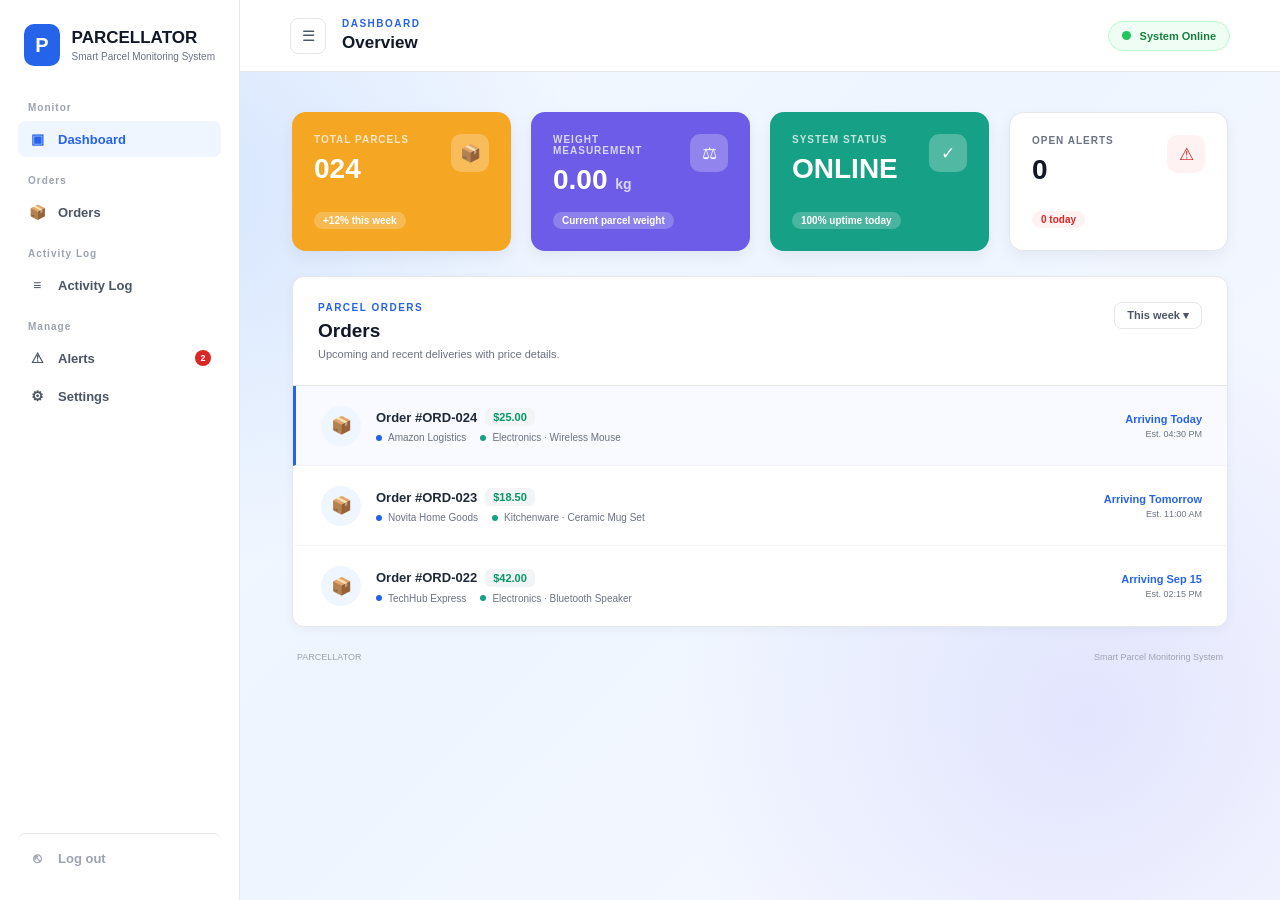
==== commit 1c7d76d8: "REMOVING THE COMPARTMENT TAB" ====
--- a/dashboard.html
+++ b/dashboard.html
@@ -70,11 +70,6 @@
                 </a>
 
                 <p class="nav-section-label">Manage</p>
-
-                <a href="#" class="nav-item" id="navCompartments">
-                    <span class="nav-icon">◧</span>
-                    <span>Compartments</span>
-                </a>
 
                 <a href="#" class="nav-item" id="navAlerts">
                     <span class="nav-icon">⚠</span>
@@ -887,11 +882,10 @@
         var navDashboard = document.getElementById("navDashboard");
         var navOrders = document.getElementById("navOrders");
         var navActivityLog = document.getElementById("navActivityLog");
-        var navCompartments = document.getElementById("navCompartments");
         var navAlerts = document.getElementById("navAlerts");
         var navSettings = document.getElementById("navSettings");
 
-        var allNavItems = [navDashboard, navOrders, navActivityLog, navCompartments, navAlerts, navSettings];
+        var allNavItems = [navDashboard, navOrders, navActivityLog, navAlerts, navSettings];
 
         var summarySection = document.getElementById("summarySection");
         var ordersSection = document.getElementById("ordersSection");
@@ -954,7 +948,6 @@
         }
 
         function showCompartmentsView() {
-            activateNav(navCompartments);
             setVisibleSections({ compartmentsSection: "block" });
             headerCategoryLabel.textContent = "COMPARTMENTS";
             headerTitle.textContent = "Smart Locker Status";
@@ -990,11 +983,6 @@
         navActivityLog.addEventListener("click", function (e) {
             e.preventDefault();
             showActivityLogView();
-        });
-
-        navCompartments.addEventListener("click", function (e) {
-            e.preventDefault();
-            showCompartmentsView();
         });
 
         navAlerts.addEventListener("click", function (e) {
--- a/dashboard.css
+++ b/dashboard.css
@@ -38,11 +38,42 @@
 ========================= */
 
 body {
+
     font-family: Arial, Helvetica, sans-serif;
-    background: #f4f6f9;
+
     color: #1f2937;
+
     min-height: 100vh;
-}
+
+    /* SAME BACKGROUND AS LOGIN PAGE */
+    background:
+        radial-gradient(
+            circle at 15% 20%,
+            rgba(59, 130, 246, 0.16),
+            transparent 30%
+        ),
+        radial-gradient(
+            circle at 85% 80%,
+            rgba(99, 102, 241, 0.13),
+            transparent 32%
+        ),
+        linear-gradient(
+            135deg,
+            #f8fbff 0%,
+            #eef5ff 48%,
+            #f8f9ff 100%
+        );
+
+    background-attachment: fixed;
+
+    position: relative;
+
+}
+
+
+
+
+
 
 
 /* =========================
@@ -768,6 +799,8 @@
     width: 100%;
 
     background: #ffffff;
+
+    
 
     border: 1px solid #e5e7eb;
 
@@ -1887,4 +1920,4 @@
         gap: 5px;
     }
 
-}+}
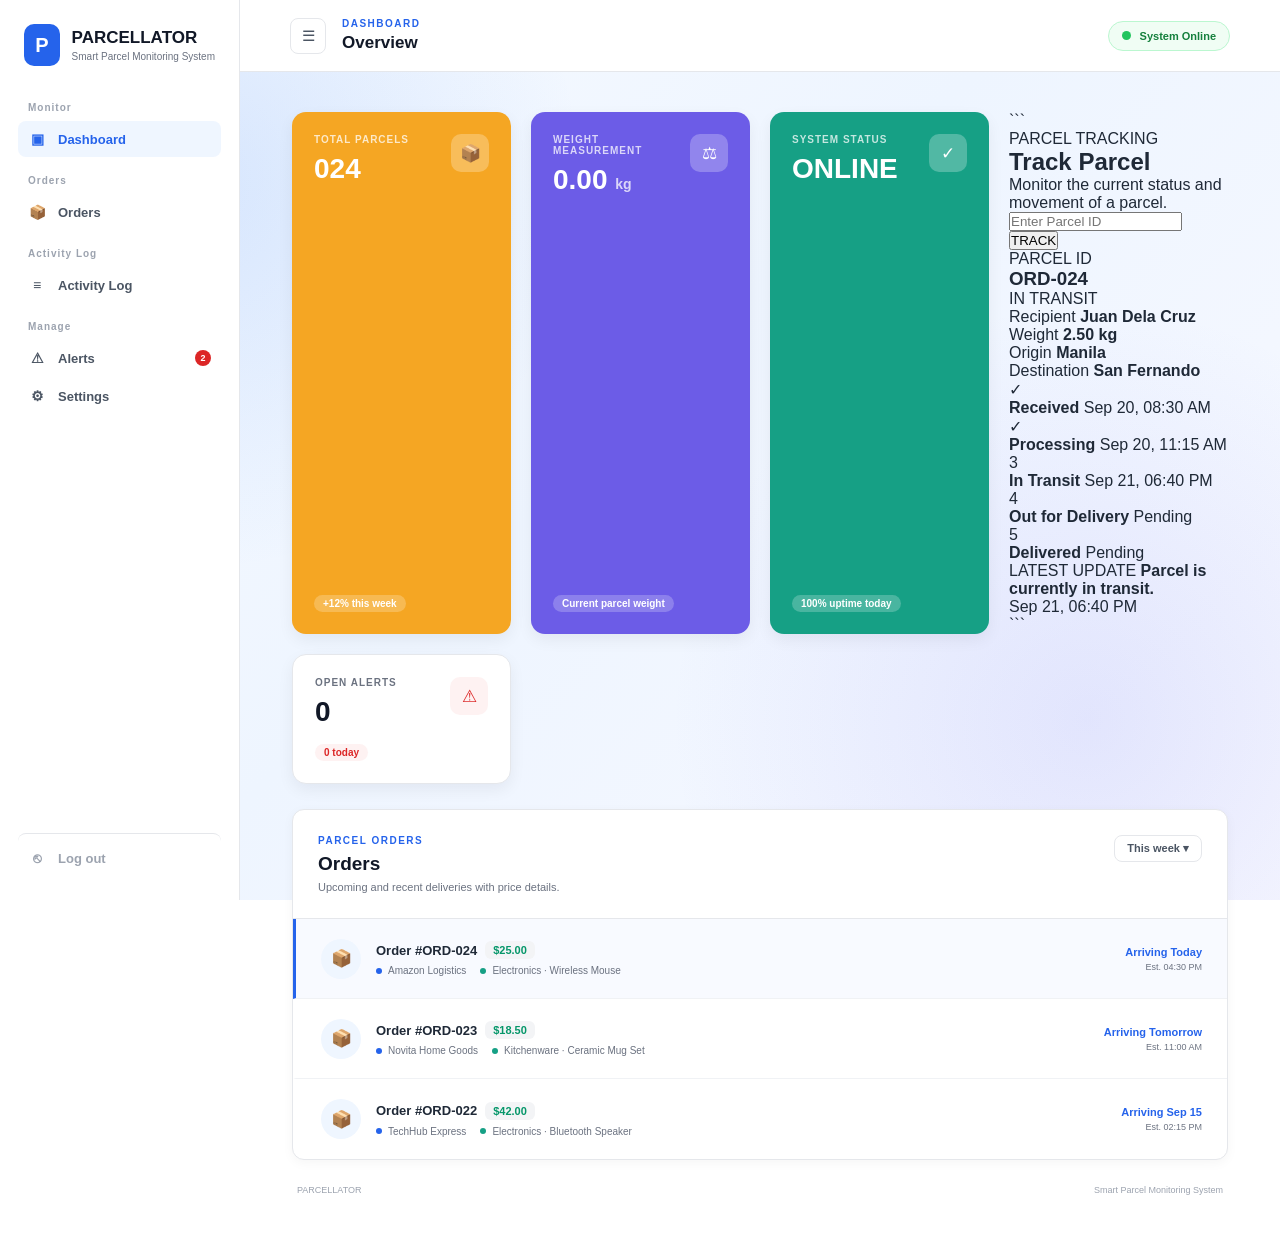
==== commit 31d8e938: "tracker parcel" ====
--- a/dashboard.html
+++ b/dashboard.html
@@ -208,6 +208,220 @@
 
                     </div>
 
+<!-- ==================================================
+     PARCEL TRACKING
+================================================== -->
+
+<section class="parcel-tracking">
+
+```
+<div class="tracking-header">
+
+    <div>
+        <p class="tracking-label">PARCEL TRACKING</p>
+
+        <h2>Track Parcel</h2>
+
+        <p>
+            Monitor the current status and movement of a parcel.
+        </p>
+    </div>
+
+    <div class="tracking-search">
+
+        <input
+            type="text"
+            placeholder="Enter Parcel ID"
+        >
+
+        <button>
+            TRACK
+        </button>
+
+    </div>
+
+</div>
+
+
+<!-- Parcel Information -->
+
+<div class="tracking-result">
+
+    <div class="tracking-top">
+
+        <div>
+            <span class="tracking-small">
+                PARCEL ID
+            </span>
+
+            <h3>
+                ORD-024
+            </h3>
+        </div>
+
+        <span class="tracking-status">
+            IN TRANSIT
+        </span>
+
+    </div>
+
+
+    <!-- Information -->
+
+    <div class="tracking-info">
+
+        <div>
+            <span>Recipient</span>
+            <strong>Juan Dela Cruz</strong>
+        </div>
+
+        <div>
+            <span>Weight</span>
+            <strong>2.50 kg</strong>
+        </div>
+
+        <div>
+            <span>Origin</span>
+            <strong>Manila</strong>
+        </div>
+
+        <div>
+            <span>Destination</span>
+            <strong>San Fernando</strong>
+        </div>
+
+    </div>
+
+
+    <!-- Tracking Progress -->
+
+    <div class="tracking-progress">
+
+        <div class="tracking-step completed">
+
+            <div class="tracking-dot">
+                ✓
+            </div>
+
+            <strong>
+                Received
+            </strong>
+
+            <span>
+                Sep 20, 08:30 AM
+            </span>
+
+        </div>
+
+
+        <div class="tracking-line completed-line"></div>
+
+
+        <div class="tracking-step completed">
+
+            <div class="tracking-dot">
+                ✓
+            </div>
+
+            <strong>
+                Processing
+            </strong>
+
+            <span>
+                Sep 20, 11:15 AM
+            </span>
+
+        </div>
+
+
+        <div class="tracking-line completed-line"></div>
+
+
+        <div class="tracking-step active">
+
+            <div class="tracking-dot">
+                3
+            </div>
+
+            <strong>
+                In Transit
+            </strong>
+
+            <span>
+                Sep 21, 06:40 PM
+            </span>
+
+        </div>
+
+
+        <div class="tracking-line"></div>
+
+
+        <div class="tracking-step">
+
+            <div class="tracking-dot">
+                4
+            </div>
+
+            <strong>
+                Out for Delivery
+            </strong>
+
+            <span>
+                Pending
+            </span>
+
+        </div>
+
+
+        <div class="tracking-line"></div>
+
+
+        <div class="tracking-step">
+
+            <div class="tracking-dot">
+                5
+            </div>
+
+            <strong>
+                Delivered
+            </strong>
+
+            <span>
+                Pending
+            </span>
+
+        </div>
+
+    </div>
+
+
+    <!-- Latest Update -->
+
+    <div class="tracking-update">
+
+        <div>
+
+            <span class="update-label">
+                LATEST UPDATE
+            </span>
+
+            <strong>
+                Parcel is currently in transit.
+            </strong>
+
+        </div>
+
+        <span>
+            Sep 21, 06:40 PM
+        </span>
+
+    </div>
+
+</div>
+```
+
+</section>
 
                     <!-- Open Alerts -->
 
--- a/dashboard.css
+++ b/dashboard.css
@@ -1920,4 +1920,6 @@
         gap: 5px;
     }
 
-}
+    
+}
+
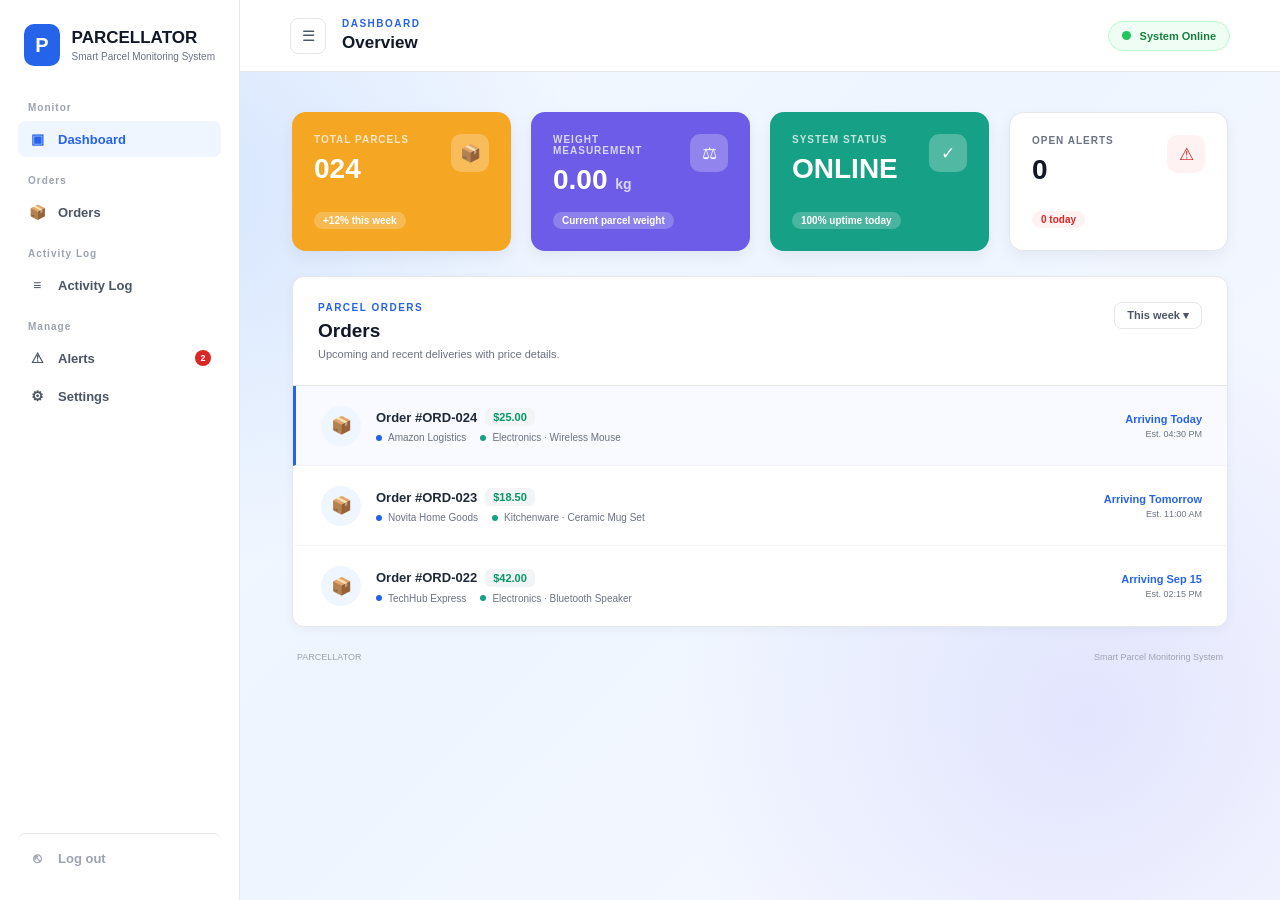
==== commit 9b39f6ae: "undo" ====
--- a/dashboard.html
+++ b/dashboard.html
@@ -208,220 +208,8 @@
 
                     </div>
 
-<!-- ==================================================
-     PARCEL TRACKING
-================================================== -->
-
-<section class="parcel-tracking">
-
-```
-<div class="tracking-header">
-
-    <div>
-        <p class="tracking-label">PARCEL TRACKING</p>
-
-        <h2>Track Parcel</h2>
-
-        <p>
-            Monitor the current status and movement of a parcel.
-        </p>
-    </div>
-
-    <div class="tracking-search">
-
-        <input
-            type="text"
-            placeholder="Enter Parcel ID"
-        >
-
-        <button>
-            TRACK
-        </button>
-
-    </div>
-
-</div>
-
-
-<!-- Parcel Information -->
-
-<div class="tracking-result">
-
-    <div class="tracking-top">
-
-        <div>
-            <span class="tracking-small">
-                PARCEL ID
-            </span>
-
-            <h3>
-                ORD-024
-            </h3>
-        </div>
-
-        <span class="tracking-status">
-            IN TRANSIT
-        </span>
-
-    </div>
-
-
-    <!-- Information -->
-
-    <div class="tracking-info">
-
-        <div>
-            <span>Recipient</span>
-            <strong>Juan Dela Cruz</strong>
-        </div>
-
-        <div>
-            <span>Weight</span>
-            <strong>2.50 kg</strong>
-        </div>
-
-        <div>
-            <span>Origin</span>
-            <strong>Manila</strong>
-        </div>
-
-        <div>
-            <span>Destination</span>
-            <strong>San Fernando</strong>
-        </div>
-
-    </div>
-
-
-    <!-- Tracking Progress -->
-
-    <div class="tracking-progress">
-
-        <div class="tracking-step completed">
-
-            <div class="tracking-dot">
-                ✓
-            </div>
-
-            <strong>
-                Received
-            </strong>
-
-            <span>
-                Sep 20, 08:30 AM
-            </span>
-
-        </div>
-
-
-        <div class="tracking-line completed-line"></div>
-
-
-        <div class="tracking-step completed">
-
-            <div class="tracking-dot">
-                ✓
-            </div>
-
-            <strong>
-                Processing
-            </strong>
-
-            <span>
-                Sep 20, 11:15 AM
-            </span>
-
-        </div>
-
-
-        <div class="tracking-line completed-line"></div>
-
-
-        <div class="tracking-step active">
-
-            <div class="tracking-dot">
-                3
-            </div>
-
-            <strong>
-                In Transit
-            </strong>
-
-            <span>
-                Sep 21, 06:40 PM
-            </span>
-
-        </div>
-
-
-        <div class="tracking-line"></div>
-
-
-        <div class="tracking-step">
-
-            <div class="tracking-dot">
-                4
-            </div>
-
-            <strong>
-                Out for Delivery
-            </strong>
-
-            <span>
-                Pending
-            </span>
-
-        </div>
-
-
-        <div class="tracking-line"></div>
-
-
-        <div class="tracking-step">
-
-            <div class="tracking-dot">
-                5
-            </div>
-
-            <strong>
-                Delivered
-            </strong>
-
-            <span>
-                Pending
-            </span>
-
-        </div>
-
-    </div>
-
-
-    <!-- Latest Update -->
-
-    <div class="tracking-update">
-
-        <div>
-
-            <span class="update-label">
-                LATEST UPDATE
-            </span>
-
-            <strong>
-                Parcel is currently in transit.
-            </strong>
-
-        </div>
-
-        <span>
-            Sep 21, 06:40 PM
-        </span>
-
-    </div>
-
-</div>
-```
-
-</section>
+
+
 
                     <!-- Open Alerts -->
 
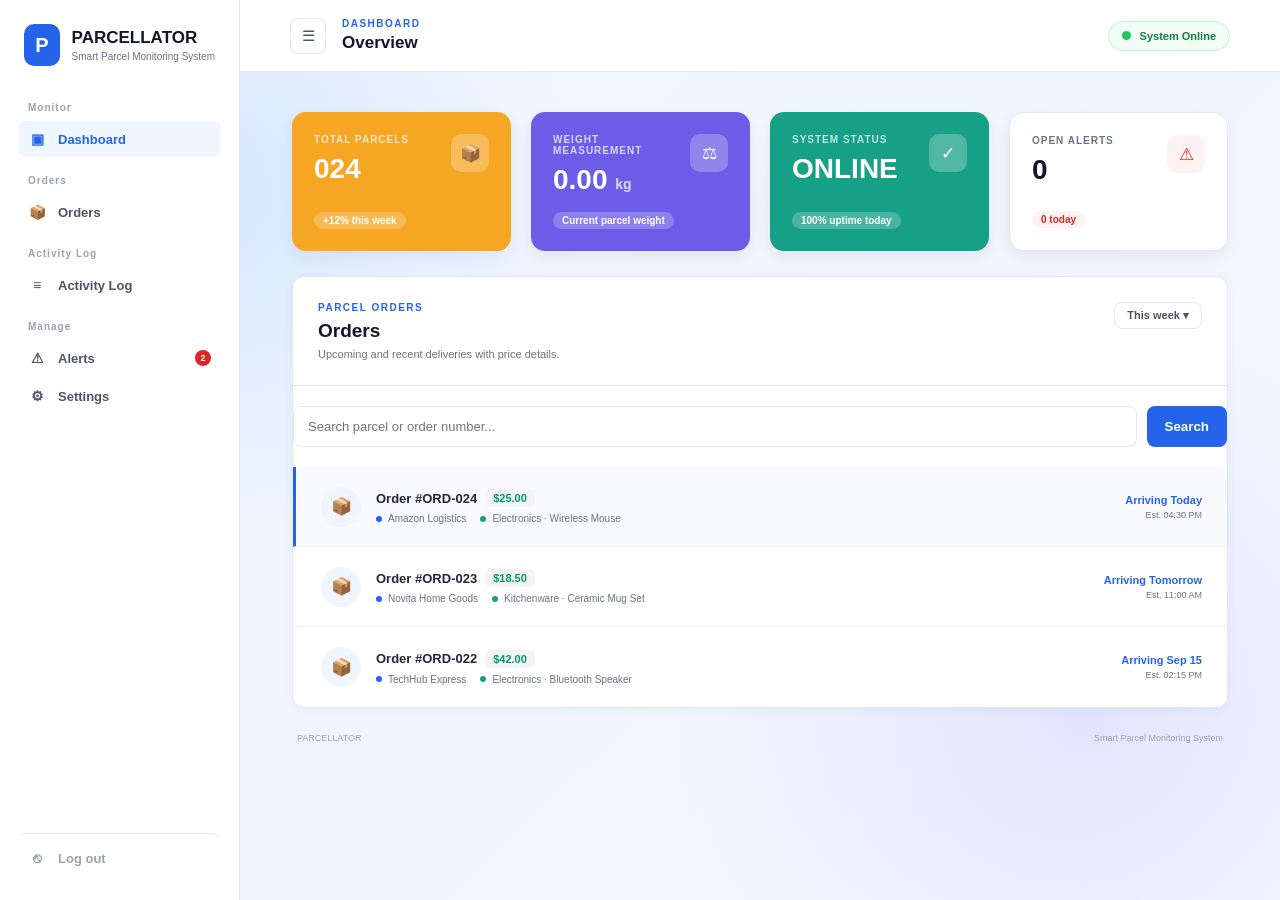
==== commit 90aa5414: "parcel search" ====
--- a/dashboard.html
+++ b/dashboard.html
@@ -209,8 +209,6 @@
                     </div>
 
 
-
-
                     <!-- Open Alerts -->
 
                     <div class="stat-card stat-light">
@@ -245,18 +243,31 @@
 
                     <div class="orders-header">
 
-                        <div>
-                            <p class="label">PARCEL ORDERS</p>
-                            <h2>Orders</h2>
-                            <p class="description">Upcoming and recent deliveries with price details.</p>
-                        </div>
-
-                        <span class="orders-filter">This week ▾</span>
-
-                    </div>
-
-
-                    <div class="orders-list">
+    <div>
+        <p class="label">PARCEL ORDERS</p>
+        <h2>Orders</h2>
+        <p class="description">
+            Upcoming and recent deliveries with price details.
+        </p>
+    </div>
+
+    <span class="orders-filter">This week ▾</span>
+
+</div>
+
+
+<!-- PARCEL SEARCH -->
+<div class="parcel-search">
+    <input 
+        type="text" 
+        id="parcelSearch" 
+        placeholder="Search parcel or order number..."
+    >
+    <button type="button" id="searchParcelBtn">Search</button>
+</div>
+
+
+<div class="orders-list">
 
 
                         <!-- Order 1 -->
@@ -1032,6 +1043,33 @@
             modal.classList.add("active");
         }
 
+        var parcelSearch = document.getElementById("parcelSearch");
+var searchParcelBtn = document.getElementById("searchParcelBtn");
+
+function searchParcels() {
+    var searchText = parcelSearch.value.toLowerCase().trim();
+    var orders = document.querySelectorAll(".order-item");
+
+    orders.forEach(function(order) {
+        var parcel = order.dataset.parcel.toLowerCase();
+        var item = order.dataset.item.toLowerCase();
+
+        if (
+            searchText === "" ||
+            parcel.includes(searchText) ||
+            item.includes(searchText)
+        ) {
+            order.style.display = "";
+        } else {
+            order.style.display = "none";
+        }
+    });
+}
+
+searchParcelBtn.addEventListener("click", searchParcels);
+
+parcelSearch.addEventListener("input", searchParcels);
+
         function closeModal() {
             modal.classList.remove("active");
         }
@@ -1061,6 +1099,9 @@
             if (e.key === "Escape") closeModal();
         });
 
+
+        
+
     </script>
 
 
--- a/dashboard.css
+++ b/dashboard.css
@@ -184,6 +184,39 @@
         transform 0.25s var(--ease-smooth);
 }
 
+.parcel-search {
+    display: flex;
+    gap: 10px;
+    margin: 20px 0;
+}
+
+.parcel-search input {
+    flex: 1;
+    padding: 12px 14px;
+    border: 1px solid #e5e7eb;
+    border-radius: 8px;
+    font-size: 13px;
+    outline: none;
+}
+
+.parcel-search input:focus {
+    border-color: #2563eb;
+}
+
+.parcel-search button {
+    padding: 12px 18px;
+    border: none;
+    border-radius: 8px;
+    background: #2563eb;
+    color: white;
+    font-weight: 600;
+    cursor: pointer;
+}
+
+.parcel-search button:hover {
+    background: #1d4ed8;
+}
+
 
 .nav-item:hover {
     background: #f4f6f9;
@@ -1920,6 +1953,4 @@
         gap: 5px;
     }
 
-    
-}
-
+}
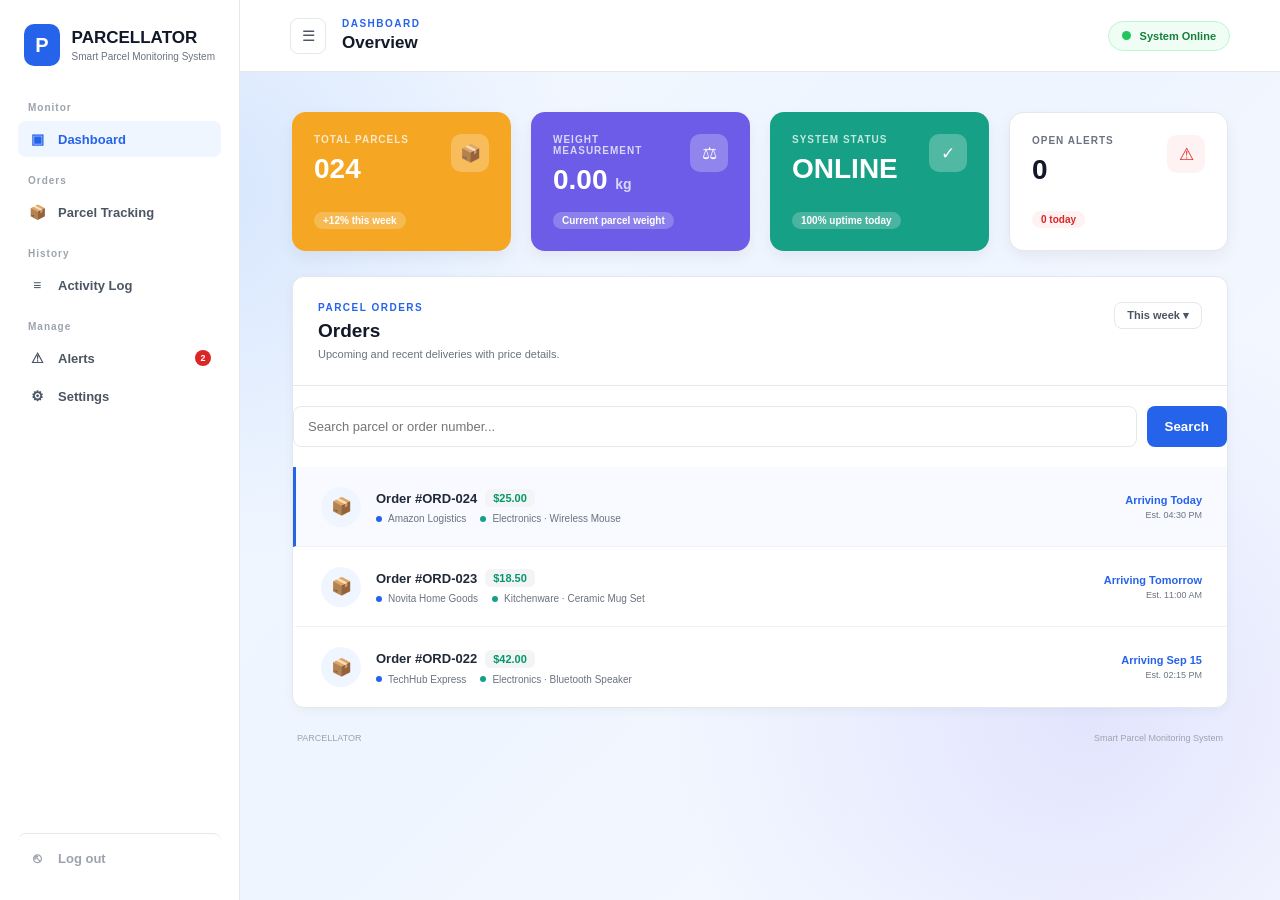
==== commit a68923ce: "sidebar minimal changes" ====
--- a/dashboard.html
+++ b/dashboard.html
@@ -59,10 +59,10 @@
 
                 <a href="#" class="nav-item" id="navOrders">
                     <span class="nav-icon">📦</span>
-                    <span>Orders</span>
+                    <span>Parcel Tracking</span>
                 </a>
 
-                <p class="nav-section-label">Activity Log</p>
+                <p class="nav-section-label">History</p>
 
                 <a href="#" class="nav-item" id="navActivityLog">
                     <span class="nav-icon">≡</span>
@@ -207,6 +207,8 @@
                         <span class="stat-delta">100% uptime today</span>
 
                     </div>
+
+
 
 
                     <!-- Open Alerts -->
--- a/dashboard.css
+++ b/dashboard.css
@@ -1953,4 +1953,6 @@
         gap: 5px;
     }
 
-}
+    
+}
+
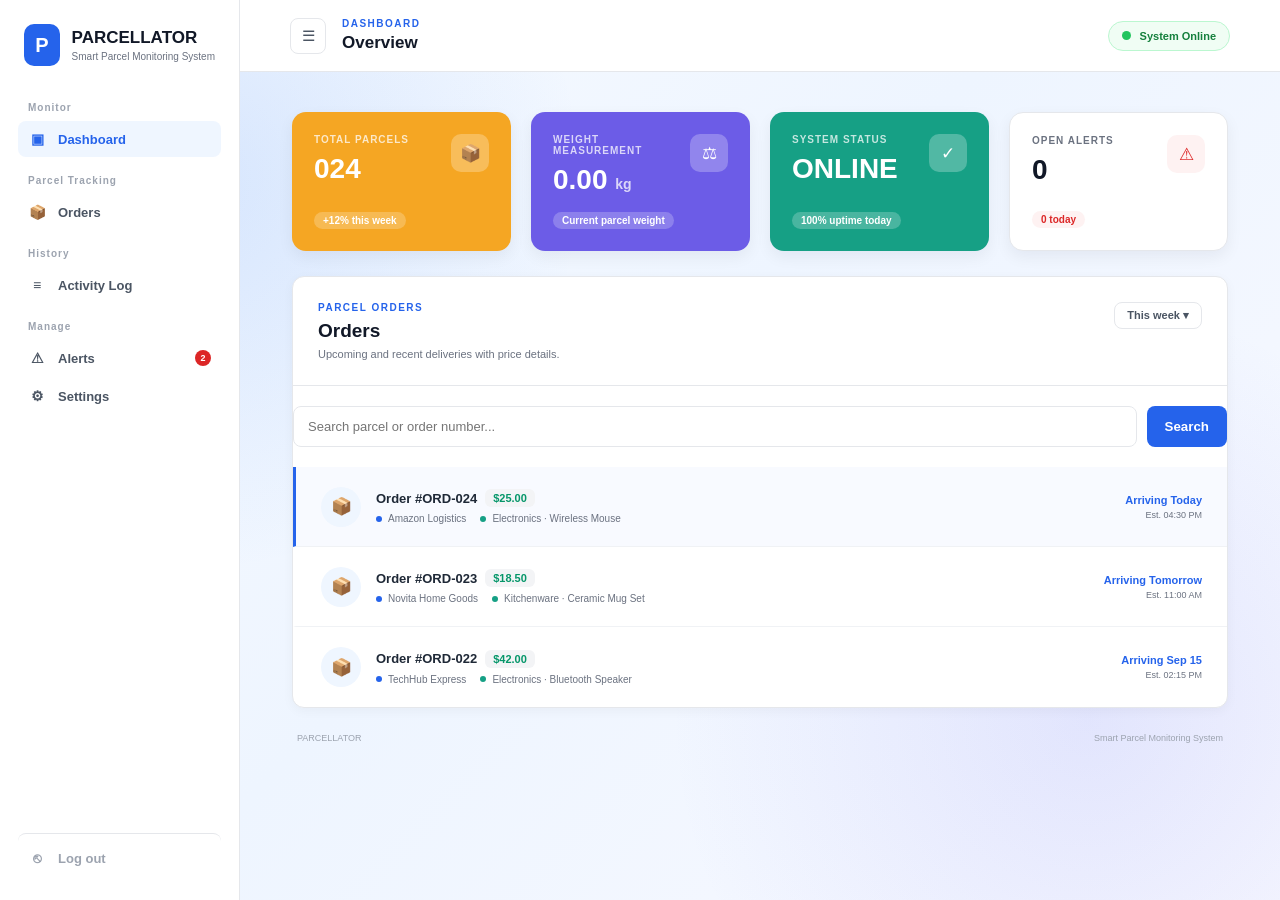
==== commit f50bc8fd: "orders to parcel tracking" ====
--- a/dashboard.html
+++ b/dashboard.html
@@ -55,11 +55,11 @@
                     <span>Dashboard</span>
                 </a>
 
-                <p class="nav-section-label">Orders</p>
+                <p class="nav-section-label">Parcel Tracking</p>
 
                 <a href="#" class="nav-item" id="navOrders">
                     <span class="nav-icon">📦</span>
-                    <span>Parcel Tracking</span>
+                    <span>Orders</span>
                 </a>
 
                 <p class="nav-section-label">History</p>
